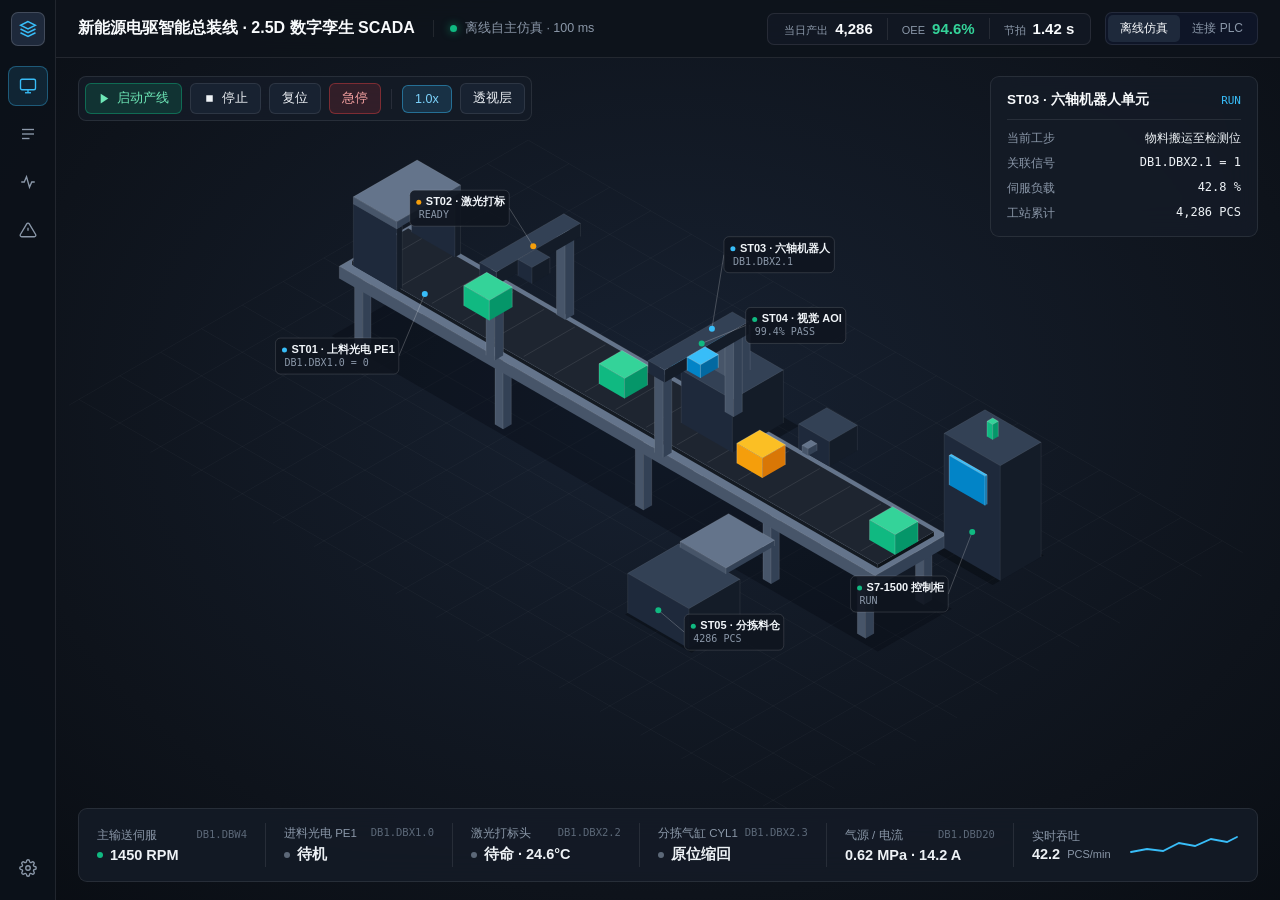
==== examples/smart-factory-scada/index.html @ d08e194a "feat(examples): add large-scale multi-view 2.5D smart factory SCADA showcase" ====
<!DOCTYPE html>
<html lang="zh-CN">
<head>
  <meta charset="UTF-8" />
  <meta name="viewport" content="width=device-width, initial-scale=1.0" />
  <title>大型新能源电驱智能产线 · 2.5D 数字孪生 SCADA</title>
  <link rel="stylesheet" href="styles.css" />
</head>
<body>
  <div class="app-shell">
    <!-- Left Slim Navigation Rail -->
    <nav class="nav-rail" aria-label="主视图切换">
      <div class="rail-logo" title="Industrial Twin SCADA">
        <svg width="18" height="18" viewBox="0 0 24 24" fill="none" stroke="currentColor" stroke-width="2">
          <path d="M12 2L2 7l10 5 10-5-10-5z"/><path d="M2 17l10 5 10-5"/><path d="M2 12l10 5 10-5"/>
        </svg>
      </div>
      <button class="rail-btn active" data-view="twin" title="2.5D 数字孪生监控" aria-label="2.5D 数字孪生监控">
        <svg width="18" height="18" viewBox="0 0 24 24" fill="none" stroke="currentColor" stroke-width="1.8">
          <rect x="2" y="3" width="20" height="14" rx="2"/><path d="M8 21h8"/><path d="M12 17v4"/>
        </svg>
      </button>
      <button class="rail-btn" data-view="tags" title="I/O 点表监视器" aria-label="I/O 点表监视器">
        <svg width="18" height="18" viewBox="0 0 24 24" fill="none" stroke="currentColor" stroke-width="1.8">
          <path d="M4 6h16"/><path d="M4 12h16"/><path d="M4 18h10"/>
        </svg>
      </button>
      <button class="rail-btn" data-view="trends" title="多通道波形与 OEE" aria-label="多通道波形与 OEE">
        <svg width="18" height="18" viewBox="0 0 24 24" fill="none" stroke="currentColor" stroke-width="1.8">
          <path d="M3 12h4l3-7 4 14 3-7h4"/>
        </svg>
      </button>
      <button class="rail-btn" data-view="alarms" title="联锁与事件日志" aria-label="联锁与事件日志">
        <svg width="18" height="18" viewBox="0 0 24 24" fill="none" stroke="currentColor" stroke-width="1.8">
          <path d="M10.29 3.86L1.82 18a2 2 0 0 0 1.71 3h16.94a2 2 0 0 0 1.71-3L13.71 3.86a2 2 0 0 0-3.42 0z"/>
          <line x1="12" y1="9" x2="12" y2="13"/><line x1="12" y1="17" x2="12.01" y2="17"/>
        </svg>
      </button>
      <div class="rail-spacer"></div>
      <button class="rail-btn" id="btnOpenPlcModal" title="PLC 连接参数" aria-label="PLC 连接参数">
        <svg width="18" height="18" viewBox="0 0 24 24" fill="none" stroke="currentColor" stroke-width="1.8">
          <circle cx="12" cy="12" r="3"/><path d="M19.4 15a1.65 1.65 0 0 0 .33 1.82l.06.06a2 2 0 1 1-2.83 2.83l-.06-.06a1.65 1.65 0 0 0-1.82-.33 1.65 1.65 0 0 0-1 1.51V21a2 2 0 1 1-4 0v-.09A1.65 1.65 0 0 0 9 19.4a1.65 1.65 0 0 0-1.82.33l-.06.06a2 2 0 1 1-2.83-2.83l.06-.06a1.65 1.65 0 0 0 .33-1.82 1.65 1.65 0 0 0-1.51-1H3a2 2 0 1 1 0-4h.09A1.65 1.65 0 0 0 4.6 9a1.65 1.65 0 0 0-.33-1.82l-.06-.06a2 2 0 1 1 2.83-2.83l.06.06a1.65 1.65 0 0 0 1.82.33H9a1.65 1.65 0 0 0 1-1.51V3a2 2 0 1 1 4 0v.09a1.65 1.65 0 0 0 1 1.51 1.65 1.65 0 0 0 1.82-.33l.06-.06a2 2 0 1 1 2.83 2.83l-.06.06a1.65 1.65 0 0 0-.33 1.82V9c.26.604.852.997 1.51 1H21a2 2 0 1 1 0 4h-.09a1.65 1.65 0 0 0-1.51 1z"/>
        </svg>
      </button>
    </nav>

    <!-- Top Command Header -->
    <header class="topbar">
      <div class="top-left">
        <span class="line-title">新能源电驱智能总装线 · 2.5D 数字孪生 SCADA</span>
        <span class="conn-status">
          <span id="connDot" class="status-dot"></span>
          <span id="connText">离线自主仿真 · 100 ms</span>
        </span>
      </div>
      <div class="top-right">
        <div class="kpi-bar">
          <div class="kpi-cell"><span>当日产出</span><strong id="kpiTotal">4,286</strong></div>
          <div class="kpi-cell"><span>OEE</span><strong id="kpiOee" style="color:#34d399;">94.6%</strong></div>
          <div class="kpi-cell"><span>节拍</span><strong id="kpiCycle">1.42 s</strong></div>
        </div>
        <div class="seg-switch" role="tablist" aria-label="运行模式">
          <button id="modeOffline" class="seg-btn active" role="tab" aria-selected="true">离线仿真</button>
          <button id="modeOnline" class="seg-btn" role="tab" aria-selected="false">连接 PLC</button>
        </div>
      </div>
    </header>

    <!-- Main Content Area -->
    <main class="main-area">
      <!-- View 1: 2.5D Digital Twin Viewport -->
      <section id="view-twin" class="view-pane active">
        <canvas id="isoCanvas" aria-label="六工位智能产线 2.5D 数字孪生画布"></canvas>

        <!-- Floating Command Toolbar -->
        <div class="cmd-toolbar">
          <button id="btnStart" class="btn ok">
            <svg width="13" height="13" viewBox="0 0 24 24" fill="currentColor"><polygon points="5 3 19 12 5 21 5 3"/></svg>
            启动产线
          </button>
          <button id="btnStop" class="btn">
            <svg width="13" height="13" viewBox="0 0 24 24" fill="currentColor"><rect x="6" y="6" width="12" height="12"/></svg>
            停止
          </button>
          <button id="btnReset" class="btn">复位</button>
          <button id="btnEstop" class="btn danger">急停</button>
          <div class="toolbar-sep"></div>
          <button id="btnSpeed" class="btn active-toggle">1.0x</button>
          <button id="btnXray" class="btn">透视层</button>
        </div>

        <!-- Floating Station Inspector -->
        <aside class="station-hud" aria-label="工站实时详情">
          <div class="station-hud-head">
            <strong id="stTitle">ST03 · 六轴机器人单元</strong>
            <span id="stCode">RUN</span>
          </div>
          <div class="station-kv">
            <div class="kv-row"><span>当前工步</span><strong id="stStep">物料搬运至激光位</strong></div>
            <div class="kv-row"><span>关联信号</span><strong id="stSignal">DB1.DBX2.1 = 1</strong></div>
            <div class="kv-row"><span>伺服负载</span><strong id="stLoad">42.8 %</strong></div>
            <div class="kv-row"><span>工站累计</span><strong id="stCount">4,286 PCS</strong></div>
          </div>
        </aside>

        <!-- Bottom Floating Telemetry Dock -->
        <div class="telemetry-dock">
          <div class="dock-cell">
            <div class="dock-head"><span>主输送伺服</span><span class="dock-addr">DB1.DBW4</span></div>
            <div class="dock-val"><span id="indLine" class="ind ok"></span><span id="valRpm">1450 RPM</span></div>
          </div>
          <div class="dock-cell">
            <div class="dock-head"><span>进料光电 PE1</span><span class="dock-addr">DB1.DBX1.0</span></div>
            <div class="dock-val"><span id="indPe1" class="ind active"></span><span id="valPe1">待机</span></div>
          </div>
          <div class="dock-cell">
            <div class="dock-head"><span>激光打标头</span><span class="dock-addr">DB1.DBX2.2</span></div>
            <div class="dock-val"><span id="indLaser" class="ind"></span><span id="valLaser">待命 · 24.6°C</span></div>
          </div>
          <div class="dock-cell">
            <div class="dock-head"><span>分拣气缸 CYL1</span><span class="dock-addr">DB1.DBX2.3</span></div>
            <div class="dock-val"><span id="indCyl" class="ind"></span><span id="valCyl">原位缩回</span></div>
          </div>
          <div class="dock-cell">
            <div class="dock-head"><span>气源 / 电流</span><span class="dock-addr">DB1.DBD20</span></div>
            <div class="dock-val"><span id="valSys">0.62 MPa · 14.2 A</span></div>
          </div>
          <div class="dock-cell">
            <div>
              <div class="dock-head"><span>实时吞吐</span></div>
              <div class="dock-val" style="margin-top:2px;"><span id="valThroughput">42.2</span><small style="font-size:11px;color:var(--muted);font-weight:400;">PCS/min</small></div>
            </div>
            <svg id="sparkSvg" viewBox="0 0 110 34" width="110" height="34">
              <path id="sparkLine" d="M2,24 L18,21 L34,23 L50,15 L66,18 L82,11 L98,14 L108,9" fill="none" stroke="#38bdf8" stroke-width="1.8" stroke-linecap="round"/>
            </svg>
          </div>
        </div>
      </section>

      <!-- View 2: Live I/O Tag Table -->
      <section id="view-tags" class="view-pane">
        <div class="subview-wrap">
          <div class="subview-head">
            <h2>PLC I/O 信号契约实时监视表 (DB1)</h2>
            <input id="tagSearch" class="search-input" type="search" placeholder="筛选 Tag ID、地址或说明…" />
          </div>
          <table class="data-table">
            <thead>
              <tr>
                <th>Tag ID</th>
                <th>PLC 地址</th>
                <th>类型</th>
                <th>读写方向</th>
                <th>当前值</th>
                <th>说明</th>
              </tr>
            </thead>
            <tbody id="tagTableBody"></tbody>
          </table>
        </div>
      </section>

      <!-- View 3: Multi-Channel Oscilloscope & OEE -->
      <section id="view-trends" class="view-pane">
        <div class="subview-wrap">
          <div class="subview-head">
            <h2>多通道实时波形与 OEE 效率分析</h2>
            <span class="mono" style="font-size:12px;color:var(--muted);">采样节拍: 10 Hz</span>
          </div>
          <div class="trend-grid">
            <div class="trend-box wide">
              <h3>主驱动母线电流 (A) &amp; 产线吞吐率 (PCS/min)</h3>
              <canvas id="trendCanvas" width="1100" height="260" style="width:100%;height:260px;"></canvas>
            </div>
            <div class="trend-box">
              <h3>时间开动率 (Availability)</h3>
              <div class="mono" style="font-size:28px;font-weight:600;color:#10b981;">97.2 %</div>
            </div>
            <div class="trend-box">
              <h3>性能与良品率 (Performance × Quality)</h3>
              <div class="mono" style="font-size:28px;font-weight:600;color:#38bdf8;">97.3 %</div>
            </div>
          </div>
        </div>
      </section>

      <!-- View 4: Alarm & Interlock Log -->
      <section id="view-alarms" class="view-pane">
        <div class="subview-wrap">
          <div class="subview-head">
            <h2>联锁事件与报警审计日志</h2>
            <button id="btnClearLog" class="btn">清空日志</button>
          </div>
          <table class="data-table">
            <thead>
              <tr>
                <th>时间戳</th>
                <th>级别</th>
                <th>来源工站</th>
                <th>事件内容</th>
              </tr>
            </thead>
            <tbody id="logTableBody"></tbody>
          </table>
        </div>
      </section>
    </main>
  </div>

  <!-- PLC Connection Modal -->
  <div id="plcModal" class="modal-backdrop" role="dialog" aria-modal="true" aria-labelledby="plcModalTitle">
    <div class="modal-card">
      <h3 id="plcModalTitle">连接西门子 S7 PLC / PLCSIM Advanced</h3>
      <label class="field">目标设备 IP 地址
        <input id="plcIp" value="192.168.0.10" spellcheck="false" />
      </label>
      <div class="field-row">
        <label class="field">Rack
          <input id="plcRack" type="number" value="0" min="0" max="7" />
        </label>
        <label class="field">Slot
          <input id="plcSlot" type="number" value="1" min="0" max="31" />
        </label>
      </div>
      <label class="field">通信扫描周期
        <select id="plcPollMs">
          <option value="100" selected>100 ms (10 Hz · 工业标准推荐)</option>
          <option value="50">50 ms (20 Hz · 高速响应)</option>
        </select>
      </label>
      <div class="modal-actions">
        <button id="btnCloseModal" class="btn">取消</button>
        <button id="btnConfirmPlc" class="btn ok">建立连接</button>
      </div>
    </div>
  </div>

  <script src="tia-twin-client.js"></script>
  <script src="app.js"></script>
</body>
</html>
---- examples/smart-factory-scada/styles.css ----
:root {
  --bg: #0e131b;
  --surface: rgba(20, 27, 39, 0.86);
  --surface-solid: #141b27;
  --surface-hover: rgba(30, 41, 59, 0.72);
  --line: rgba(255, 255, 255, 0.09);
  --line-strong: rgba(255, 255, 255, 0.16);
  --fg: #eef2f6;
  --muted: #8b98a9;
  --dim: #5c6878;
  --ok: #10b981;
  --active: #38bdf8;
  --warn: #f59e0b;
  --danger: #ef4444;
  --sans: "Fira Sans", "Segoe UI", "PingFang SC", "Microsoft YaHei", sans-serif;
  --mono: "Fira Code", "Cascadia Code", Consolas, monospace;
}

* { box-sizing: border-box; margin: 0; padding: 0; }

html, body {
  width: 100%;
  height: 100%;
  overflow: hidden;
  background: radial-gradient(ellipse at 52% 45%, #172131 0%, #0e131b 70%, #090d13 100%);
  color: var(--fg);
  font-family: var(--sans);
  font-variant-numeric: tabular-nums;
}

.app-shell {
  width: 100%;
  height: 100%;
  display: grid;
  grid-template-columns: 56px 1fr;
  grid-template-rows: 58px 1fr;
  grid-template-areas:
    "rail top"
    "rail main";
}

/* Left Slim Navigation Rail */
.nav-rail {
  grid-area: rail;
  background: rgba(12, 17, 25, 0.96);
  border-right: 1px solid var(--line);
  display: flex;
  flex-direction: column;
  align-items: center;
  padding: 12px 0;
  gap: 8px;
  z-index: 20;
}

.rail-logo {
  width: 34px;
  height: 34px;
  border-radius: 7px;
  background: #1e293b;
  border: 1px solid var(--line-strong);
  display: grid;
  place-items: center;
  color: var(--active);
  margin-bottom: 12px;
}

.rail-btn {
  width: 40px;
  height: 40px;
  border-radius: 8px;
  border: 1px solid transparent;
  background: transparent;
  color: var(--muted);
  display: grid;
  place-items: center;
  cursor: pointer;
  transition: background 180ms ease, color 180ms ease, border-color 180ms ease;
}

.rail-btn:hover {
  background: var(--surface-hover);
  color: var(--fg);
}

.rail-btn.active {
  background: rgba(56, 189, 248, 0.12);
  border-color: rgba(56, 189, 248, 0.35);
  color: var(--active);
}

.rail-btn:focus-visible,
.btn:focus-visible,
.seg-btn:focus-visible {
  outline: 2px solid var(--active);
  outline-offset: 2px;
}

.rail-spacer { flex: 1; }

/* Top Command Header */
.topbar {
  grid-area: top;
  background: rgba(14, 19, 27, 0.9);
  border-bottom: 1px solid var(--line);
  backdrop-filter: blur(14px);
  padding: 0 22px;
  display: flex;
  align-items: center;
  justify-content: space-between;
  gap: 16px;
  z-index: 15;
}

.top-left {
  display: flex;
  align-items: center;
  gap: 18px;
}

.line-title {
  font-size: 16px;
  font-weight: 600;
  color: #f8fafc;
}

.conn-status {
  display: inline-flex;
  align-items: center;
  gap: 8px;
  font-size: 12.5px;
  color: var(--muted);
  padding-left: 16px;
  border-left: 1px solid var(--line);
}

.status-dot {
  width: 7px;
  height: 7px;
  border-radius: 50%;
  background: var(--ok);
  box-shadow: 0 0 8px rgba(16, 185, 129, 0.7);
}

.status-dot.warn { background: var(--warn); box-shadow: 0 0 8px rgba(245, 158, 11, 0.7); }
.status-dot.danger { background: var(--danger); box-shadow: 0 0 8px rgba(239, 68, 68, 0.8); }

.top-right {
  display: flex;
  align-items: center;
  gap: 14px;
}

.kpi-bar {
  display: flex;
  align-items: center;
  border: 1px solid var(--line);
  border-radius: 7px;
  background: rgba(20, 27, 39, 0.7);
  padding: 4px 2px;
}

.kpi-cell {
  padding: 2px 14px;
  border-right: 1px solid var(--line);
  display: flex;
  align-items: baseline;
  gap: 7px;
}

.kpi-cell:last-child { border-right: none; }
.kpi-cell span { font-size: 11px; color: var(--muted); }
.kpi-cell strong { font-size: 15px; font-weight: 600; color: #f8fafc; }

.seg-switch {
  display: inline-flex;
  background: rgba(15, 23, 42, 0.9);
  border: 1px solid var(--line);
  border-radius: 7px;
  padding: 2px;
}

.seg-btn {
  border: none;
  background: transparent;
  color: var(--muted);
  font-size: 12px;
  font-weight: 500;
  padding: 5px 12px;
  border-radius: 5px;
  cursor: pointer;
  transition: background 180ms ease, color 180ms ease;
}

.seg-btn.active {
  background: #1e293b;
  color: #f8fafc;
}

/* Main Stage */
.main-area {
  grid-area: main;
  position: relative;
  overflow: hidden;
}

.view-pane {
  position: absolute;
  inset: 0;
  display: none;
}

.view-pane.active {
  display: block;
}

#isoCanvas {
  width: 100%;
  height: 100%;
  display: block;
  cursor: grab;
}

/* Floating Command Bar (Top-Left of Viewport) */
.cmd-toolbar {
  position: absolute;
  top: 18px;
  left: 22px;
  display: flex;
  align-items: center;
  gap: 8px;
  background: var(--surface);
  border: 1px solid var(--line);
  border-radius: 8px;
  padding: 6px;
  backdrop-filter: blur(14px);
  z-index: 10;
}

.btn {
  display: inline-flex;
  align-items: center;
  gap: 6px;
  padding: 6px 12px;
  border-radius: 6px;
  border: 1px solid var(--line);
  background: rgba(30, 41, 59, 0.6);
  color: var(--fg);
  font-size: 12.5px;
  font-weight: 500;
  cursor: pointer;
  transition: background 160ms ease, border-color 160ms ease;
}

.btn:hover { background: rgba(51, 65, 85, 0.75); border-color: var(--line-strong); }
.btn.ok { background: rgba(16, 185, 129, 0.16); border-color: rgba(16, 185, 129, 0.42); color: #6ee7b7; }
.btn.danger { background: rgba(239, 68, 68, 0.14); border-color: rgba(239, 68, 68, 0.4); color: #fca5a5; }
.btn.active-toggle { background: rgba(56, 189, 248, 0.15); border-color: rgba(56, 189, 248, 0.45); color: #7dd3fc; }

.toolbar-sep {
  width: 1px;
  height: 20px;
  background: var(--line);
  margin: 0 2px;
}

/* Station Inspector Floating Drawer (Top-Right of Viewport) */
.station-hud {
  position: absolute;
  top: 18px;
  right: 22px;
  width: 268px;
  background: var(--surface);
  border: 1px solid var(--line);
  border-radius: 9px;
  padding: 14px 16px;
  backdrop-filter: blur(16px);
  z-index: 10;
}

.station-hud-head {
  display: flex;
  align-items: center;
  justify-content: space-between;
  padding-bottom: 10px;
  border-bottom: 1px solid var(--line);
}

.station-hud-head strong { font-size: 13.5px; color: #f8fafc; }
.station-hud-head span { font-family: var(--mono); font-size: 11px; color: var(--active); }

.station-kv {
  margin-top: 10px;
  display: flex;
  flex-direction: column;
  gap: 8px;
}

.kv-row {
  display: flex;
  justify-content: space-between;
  font-size: 12px;
}

.kv-row span { color: var(--muted); }
.kv-row strong { font-family: var(--mono); color: var(--fg); font-weight: 500; }

/* Bottom Floating Telemetry Dock */
.telemetry-dock {
  position: absolute;
  left: 22px;
  right: 22px;
  bottom: 18px;
  height: 74px;
  background: var(--surface);
  border: 1px solid var(--line);
  border-radius: 9px;
  backdrop-filter: blur(16px);
  display: grid;
  grid-template-columns: repeat(5, 1fr) 1.3fr;
  align-items: center;
  z-index: 10;
}

.dock-cell {
  padding: 0 18px;
  height: 44px;
  border-right: 1px solid var(--line);
  display: flex;
  flex-direction: column;
  justify-content: center;
  gap: 4px;
}

.dock-cell:last-child {
  border-right: none;
  flex-direction: row;
  align-items: center;
  justify-content: space-between;
}

.dock-head {
  display: flex;
  justify-content: space-between;
  font-size: 11.5px;
  color: var(--muted);
}

.dock-addr { font-family: var(--mono); font-size: 10.5px; color: var(--dim); }

.dock-val {
  display: flex;
  align-items: center;
  gap: 7px;
  font-size: 14.5px;
  font-weight: 600;
}

.ind { width: 6px; height: 6px; border-radius: 50%; background: var(--dim); }
.ind.ok { background: var(--ok); }
.ind.active { background: var(--active); }
.ind.warn { background: var(--warn); }
.ind.danger { background: var(--danger); }

/* Sub-views (Tags Table / Trends / Alarms) */
.subview-wrap {
  width: 100%;
  height: 100%;
  padding: 24px 28px;
  overflow-y: auto;
}

.subview-head {
  display: flex;
  align-items: center;
  justify-content: space-between;
  margin-bottom: 18px;
}

.subview-head h2 { font-size: 18px; font-weight: 600; }

.search-input {
  background: var(--surface-solid);
  border: 1px solid var(--line);
  border-radius: 6px;
  padding: 7px 12px;
  color: var(--fg);
  font-size: 12.5px;
  width: 260px;
}

.data-table {
  width: 100%;
  border-collapse: collapse;
  background: var(--surface);
  border: 1px solid var(--line);
  border-radius: 8px;
  overflow: hidden;
}

.data-table th,
.data-table td {
  padding: 10px 14px;
  text-align: left;
  border-bottom: 1px solid var(--line);
  font-size: 12.5px;
}

.data-table th {
  background: rgba(15, 23, 42, 0.7);
  color: var(--muted);
  font-weight: 500;
}

.mono { font-family: var(--mono); }

.badge {
  display: inline-block;
  padding: 2px 7px;
  border-radius: 4px;
  font-family: var(--mono);
  font-size: 11px;
  border: 1px solid var(--line);
  color: var(--muted);
}

.badge.r { border-color: rgba(16, 185, 129, 0.35); color: #6ee7b7; }
.badge.w { border-color: rgba(56, 189, 248, 0.35); color: #7dd3fc; }
.badge.rw { border-color: rgba(245, 158, 11, 0.35); color: #fcd34d; }

/* Trends Canvas */
.trend-grid {
  display: grid;
  grid-template-columns: 1fr 1fr;
  gap: 16px;
}

.trend-box {
  background: var(--surface);
  border: 1px solid var(--line);
  border-radius: 8px;
  padding: 16px;
}

.trend-box.wide { grid-column: span 2; }
.trend-box h3 { font-size: 13px; color: var(--muted); font-weight: 500; margin-bottom: 10px; }

/* Modal */
.modal-backdrop {
  position: fixed;
  inset: 0;
  background: rgba(5, 8, 14, 0.72);
  backdrop-filter: blur(6px);
  display: none;
  place-items: center;
  z-index: 50;
}

.modal-backdrop.open { display: grid; }

.modal-card {
  width: 380px;
  background: var(--surface-solid);
  border: 1px solid var(--line-strong);
  border-radius: 10px;
  padding: 20px;
  display: flex;
  flex-direction: column;
  gap: 14px;
}

.modal-card h3 { font-size: 15px; font-weight: 600; }

.field {
  display: flex;
  flex-direction: column;
  gap: 5px;
  font-size: 12px;
  color: var(--muted);
}

.field input,
.field select {
  background: #0b1018;
  border: 1px solid var(--line);
  border-radius: 6px;
  padding: 8px 10px;
  color: var(--fg);
  font-family: var(--mono);
  font-size: 12.5px;
}

.field-row {
  display: grid;
  grid-template-columns: 1fr 1fr;
  gap: 10px;
}

.modal-actions {
  display: flex;
  justify-content: flex-end;
  gap: 8px;
  margin-top: 4px;
}

@media (prefers-reduced-motion: reduce) {
  * { transition: none !important; }
}
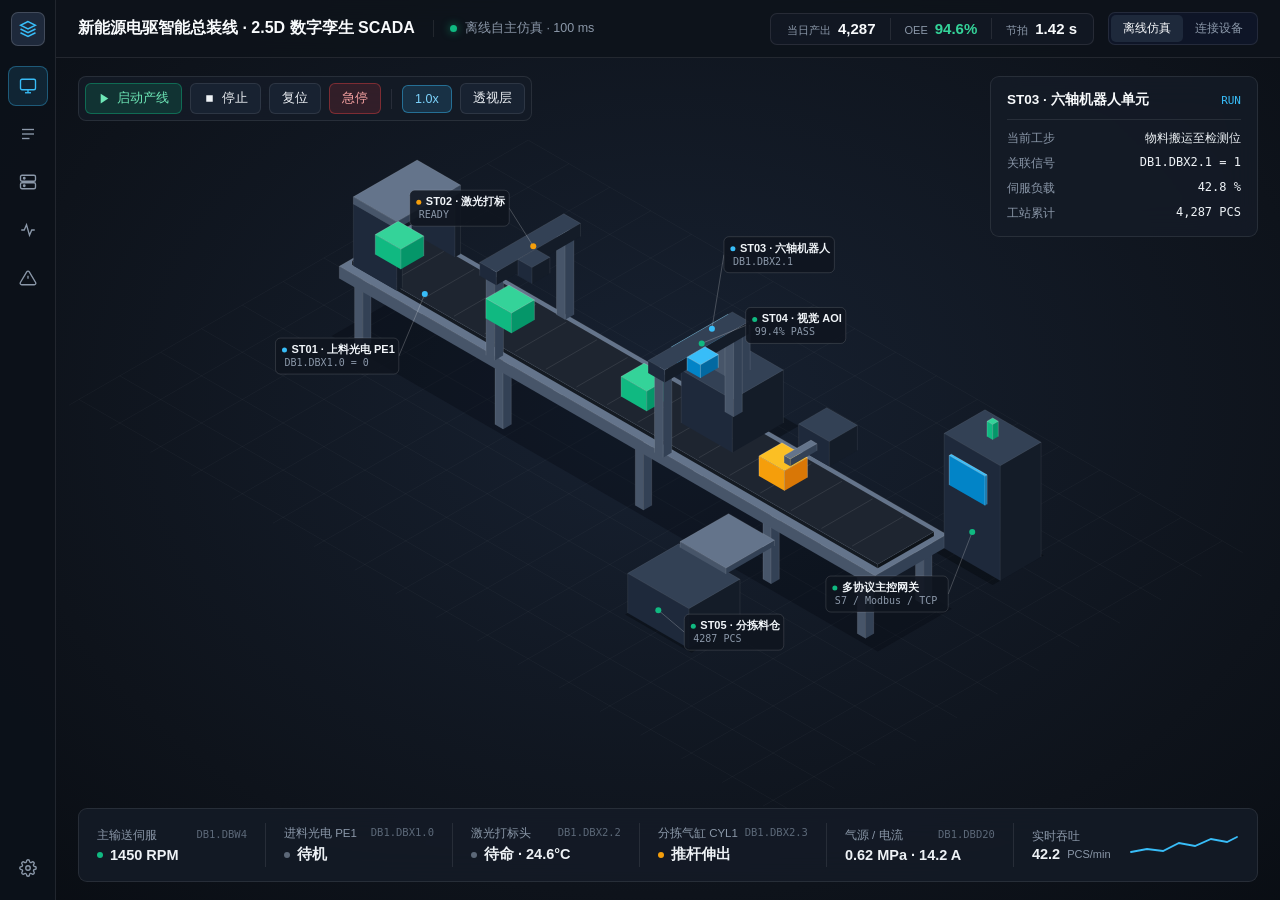
==== commit 95983dd0: "feat(scada): add multi-protocol device and data tag management view" ====
--- a/examples/smart-factory-scada/index.html
+++ b/examples/smart-factory-scada/index.html
@@ -25,6 +25,11 @@
           <path d="M4 6h16"/><path d="M4 12h16"/><path d="M4 18h10"/>
         </svg>
       </button>
+      <button class="rail-btn" data-view="devices" title="设备与数据管理" aria-label="设备与数据管理">
+        <svg width="18" height="18" viewBox="0 0 24 24" fill="none" stroke="currentColor" stroke-width="1.8">
+          <rect x="2" y="3" width="20" height="8" rx="2"/><rect x="2" y="13" width="20" height="8" rx="2"/><circle cx="7" cy="7" r="1"/><circle cx="7" cy="17" r="1"/>
+        </svg>
+      </button>
       <button class="rail-btn" data-view="trends" title="多通道波形与 OEE" aria-label="多通道波形与 OEE">
         <svg width="18" height="18" viewBox="0 0 24 24" fill="none" stroke="currentColor" stroke-width="1.8">
           <path d="M3 12h4l3-7 4 14 3-7h4"/>
@@ -61,7 +66,7 @@
         </div>
         <div class="seg-switch" role="tablist" aria-label="运行模式">
           <button id="modeOffline" class="seg-btn active" role="tab" aria-selected="true">离线仿真</button>
-          <button id="modeOnline" class="seg-btn" role="tab" aria-selected="false">连接 PLC</button>
+          <button id="modeOnline" class="seg-btn" role="tab" aria-selected="false">连接设备</button>
         </div>
       </div>
     </header>
@@ -141,14 +146,15 @@
       <section id="view-tags" class="view-pane">
         <div class="subview-wrap">
           <div class="subview-head">
-            <h2>PLC I/O 信号契约实时监视表 (DB1)</h2>
-            <input id="tagSearch" class="search-input" type="search" placeholder="筛选 Tag ID、地址或说明…" />
+            <h2>多协议 I/O 信号实时监视表</h2>
+            <input id="tagSearch" class="search-input" type="search" placeholder="筛选 Tag ID、设备、地址或说明…" />
           </div>
           <table class="data-table">
             <thead>
               <tr>
                 <th>Tag ID</th>
-                <th>PLC 地址</th>
+                <th>所属设备</th>
+                <th>协议地址</th>
                 <th>类型</th>
                 <th>读写方向</th>
                 <th>当前值</th>
@@ -157,6 +163,106 @@
             </thead>
             <tbody id="tagTableBody"></tbody>
           </table>
+        </div>
+      </section>
+
+      <!-- View 5: Device & Data Management -->
+      <section id="view-devices" class="view-pane">
+        <div class="subview-wrap">
+          <div class="subview-head">
+            <h2>设备接入与数据点位管理 (S7 / Modbus TCP / RTU / Raw TCP)</h2>
+            <div style="display:flex;gap:8px;">
+              <button id="btnExportManifest" class="btn">导出 twin.manifest.json</button>
+              <button id="btnAddDeviceToggle" class="btn ok">+ 新增设备通道</button>
+            </div>
+          </div>
+
+          <div class="mgr-grid">
+            <!-- Left: Multi-Protocol Device List + Add Form -->
+            <div class="mgr-col">
+              <div class="mgr-panel">
+                <div class="mgr-panel-head">
+                  <h3>已配置工业设备</h3>
+                  <span class="mono" style="font-size:11px;color:var(--muted);" id="devCountBadge">4 台设备</span>
+                </div>
+                <div id="deviceList" class="device-list"></div>
+              </div>
+
+              <div id="addDeviceCard" class="mgr-panel" style="display:none;">
+                <div class="mgr-panel-head">
+                  <h3>新增 / 配置通信设备</h3>
+                </div>
+                <div class="field-row">
+                  <label class="field">设备名称
+                    <input id="newDevName" placeholder="如：汇川变频器 INV-02" />
+                  </label>
+                  <label class="field">通信协议
+                    <select id="newDevProto">
+                      <option value="s7">Siemens S7comm</option>
+                      <option value="modbus-tcp">Modbus TCP</option>
+                      <option value="modbus-rtu">Modbus RTU (RS-485)</option>
+                      <option value="tcp-raw">Raw TCP/IP Socket</option>
+                    </select>
+                  </label>
+                </div>
+                <div class="field-row" style="margin-top:8px;">
+                  <label class="field">连接端点 (IP:Port / COM)
+                    <input id="newDevEndpoint" placeholder="192.168.0.21:502 或 COM3" />
+                  </label>
+                  <label class="field">扫描周期
+                    <select id="newDevPoll">
+                      <option value="100">100 ms (10 Hz)</option>
+                      <option value="50">50 ms (20 Hz)</option>
+                    </select>
+                  </label>
+                </div>
+                <div class="modal-actions" style="margin-top:10px;">
+                  <button id="btnCancelAddDev" class="btn">取消</button>
+                  <button id="btnSaveNewDev" class="btn ok">保存设备</button>
+                </div>
+              </div>
+            </div>
+
+            <!-- Right: Data Tag Mapping Manager -->
+            <div class="mgr-col">
+              <div class="mgr-panel">
+                <div class="mgr-panel-head">
+                  <h3>数据点位映射与新增</h3>
+                  <span class="mono" style="font-size:11px;color:var(--muted);" id="tagCountBadge">20 个点位</span>
+                </div>
+                <div class="tag-add-bar">
+                  <input id="newTagId" class="mini-input" placeholder="Tag ID (如 inv.freq)" />
+                  <select id="newTagDev" class="mini-input"></select>
+                  <input id="newTagAddr" class="mini-input" placeholder="地址 (如 40001 / DB1.DBD32)" />
+                  <select id="newTagType" class="mini-input">
+                    <option value="bool">bool</option>
+                    <option value="int16">int16</option>
+                    <option value="int32">int32</option>
+                    <option value="real">real</option>
+                  </select>
+                  <select id="newTagAccess" class="mini-input">
+                    <option value="r">R</option>
+                    <option value="w">W</option>
+                    <option value="rw">RW</option>
+                  </select>
+                  <button id="btnAddTag" class="btn ok">添加点位</button>
+                </div>
+                <table class="data-table" style="margin-top:12px;">
+                  <thead>
+                    <tr>
+                      <th>Tag ID</th>
+                      <th>设备</th>
+                      <th>地址</th>
+                      <th>类型</th>
+                      <th>方向</th>
+                      <th>操作</th>
+                    </tr>
+                  </thead>
+                  <tbody id="mgrTagBody"></tbody>
+                </table>
+              </div>
+            </div>
+          </div>
         </div>
       </section>
 
@@ -207,20 +313,60 @@
     </main>
   </div>
 
-  <!-- PLC Connection Modal -->
+  <!-- Multi-Protocol Device Connection Modal -->
   <div id="plcModal" class="modal-backdrop" role="dialog" aria-modal="true" aria-labelledby="plcModalTitle">
     <div class="modal-card">
-      <h3 id="plcModalTitle">连接西门子 S7 PLC / PLCSIM Advanced</h3>
-      <label class="field">目标设备 IP 地址
-        <input id="plcIp" value="192.168.0.10" spellcheck="false" />
+      <h3 id="plcModalTitle">连接工业设备 / 多协议网关</h3>
+      <label class="field">通信协议驱动
+        <select id="connProtocol">
+          <option value="s7">Siemens S7comm (1200 / 1500 / 300 / PLCSIM)</option>
+          <option value="modbus-tcp">Modbus TCP (以太网 502 端口)</option>
+          <option value="modbus-rtu">Modbus RTU (RS-485 串口)</option>
+          <option value="tcp-raw">Raw TCP/IP Socket (相机 / 扫码枪)</option>
+        </select>
       </label>
-      <div class="field-row">
-        <label class="field">Rack
-          <input id="plcRack" type="number" value="0" min="0" max="7" />
+      <div id="protoFieldsS7">
+        <label class="field">目标设备 IP 地址
+          <input id="plcIp" value="192.168.0.10" spellcheck="false" />
         </label>
-        <label class="field">Slot
-          <input id="plcSlot" type="number" value="1" min="0" max="31" />
-        </label>
+        <div class="field-row" style="margin-top:10px;">
+          <label class="field">Rack
+            <input id="plcRack" type="number" value="0" min="0" max="7" />
+          </label>
+          <label class="field">Slot
+            <input id="plcSlot" type="number" value="1" min="0" max="31" />
+          </label>
+        </div>
+      </div>
+      <div id="protoFieldsModbusTcp" style="display:none;">
+        <div class="field-row">
+          <label class="field">Modbus TCP IP
+            <input id="mbIp" value="192.168.0.21" spellcheck="false" />
+          </label>
+          <label class="field">Port / Unit ID
+            <input id="mbPort" value="502 / 1" spellcheck="false" />
+          </label>
+        </div>
+      </div>
+      <div id="protoFieldsRtu" style="display:none;">
+        <div class="field-row">
+          <label class="field">串口号 (COM)
+            <input id="rtuPort" value="COM3" spellcheck="false" />
+          </label>
+          <label class="field">波特率 / 站号
+            <input id="rtuBaud" value="115200 / 1" spellcheck="false" />
+          </label>
+        </div>
+      </div>
+      <div id="protoFieldsRaw" style="display:none;">
+        <div class="field-row">
+          <label class="field">Socket Host:Port
+            <input id="rawHost" value="192.168.0.30:9000" spellcheck="false" />
+          </label>
+          <label class="field">帧定界符
+            <input id="rawDelim" value="\n" spellcheck="false" />
+          </label>
+        </div>
       </div>
       <label class="field">通信扫描周期
         <select id="plcPollMs">
--- a/examples/smart-factory-scada/styles.css
+++ b/examples/smart-factory-scada/styles.css
@@ -502,6 +502,102 @@
   margin-top: 4px;
 }
 
+/* Device & Data Manager */
+.mgr-grid {
+  display: grid;
+  grid-template-columns: 420px 1fr;
+  gap: 18px;
+  align-items: start;
+}
+
+.mgr-col {
+  display: flex;
+  flex-direction: column;
+  gap: 16px;
+}
+
+.mgr-panel {
+  background: var(--surface);
+  border: 1px solid var(--line);
+  border-radius: 9px;
+  padding: 16px;
+}
+
+.mgr-panel-head {
+  display: flex;
+  align-items: center;
+  justify-content: space-between;
+  padding-bottom: 10px;
+  margin-bottom: 12px;
+  border-bottom: 1px solid var(--line);
+}
+
+.mgr-panel-head h3 {
+  font-size: 13.5px;
+  font-weight: 600;
+  color: #f8fafc;
+}
+
+.device-list {
+  display: flex;
+  flex-direction: column;
+  gap: 10px;
+}
+
+.device-card {
+  background: rgba(15, 23, 42, 0.72);
+  border: 1px solid var(--line);
+  border-radius: 7px;
+  padding: 11px 13px;
+  display: flex;
+  align-items: center;
+  justify-content: space-between;
+  gap: 10px;
+}
+
+.device-card.active-dev {
+  border-color: rgba(16, 185, 129, 0.45);
+}
+
+.dev-meta {
+  display: flex;
+  flex-direction: column;
+  gap: 3px;
+}
+
+.dev-name {
+  font-size: 13px;
+  font-weight: 600;
+  color: #f1f5f9;
+  display: flex;
+  align-items: center;
+  gap: 8px;
+}
+
+.dev-endpoint {
+  font-family: var(--mono);
+  font-size: 11px;
+  color: var(--muted);
+}
+
+.tag-add-bar {
+  display: grid;
+  grid-template-columns: 1.2fr 1.1fr 1.2fr 0.7fr 0.6fr auto;
+  gap: 8px;
+  align-items: center;
+}
+
+.mini-input {
+  background: #0b1018;
+  border: 1px solid var(--line);
+  border-radius: 6px;
+  padding: 6px 9px;
+  color: var(--fg);
+  font-family: var(--mono);
+  font-size: 11.5px;
+  min-width: 0;
+}
+
 @media (prefers-reduced-motion: reduce) {
   * { transition: none !important; }
 }
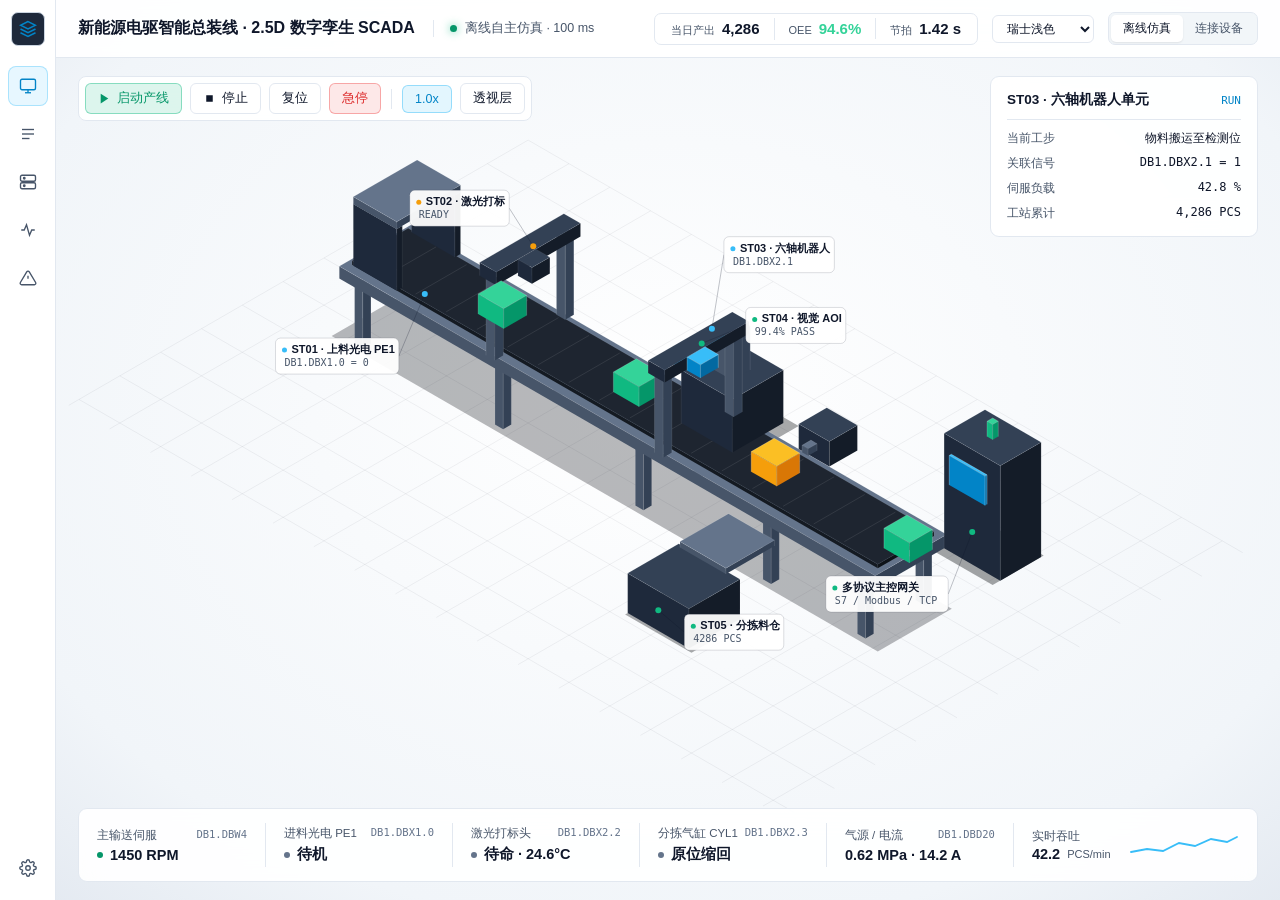
==== commit cc93570f: "refactor: multi-theme & multi-protocol UI across template and SCADA showcase" ====
--- a/examples/smart-factory-scada/index.html
+++ b/examples/smart-factory-scada/index.html
@@ -1,5 +1,5 @@
 <!DOCTYPE html>
-<html lang="zh-CN">
+<html lang="zh-CN" data-theme="swiss-light">
 <head>
   <meta charset="UTF-8" />
   <meta name="viewport" content="width=device-width, initial-scale=1.0" />
@@ -64,6 +64,12 @@
           <div class="kpi-cell"><span>OEE</span><strong id="kpiOee" style="color:#34d399;">94.6%</strong></div>
           <div class="kpi-cell"><span>节拍</span><strong id="kpiCycle">1.42 s</strong></div>
         </div>
+        <select id="themeSelect" class="theme-select" aria-label="界面主题风格">
+          <option value="swiss-light" selected>瑞士浅色</option>
+          <option value="isa-gray">ISA 中性灰</option>
+          <option value="warm-cad">精密暖灰</option>
+          <option value="dark-control">深色控制室</option>
+        </select>
         <div class="seg-switch" role="tablist" aria-label="运行模式">
           <button id="modeOffline" class="seg-btn active" role="tab" aria-selected="true">离线仿真</button>
           <button id="modeOnline" class="seg-btn" role="tab" aria-selected="false">连接设备</button>
--- a/examples/smart-factory-scada/styles.css
+++ b/examples/smart-factory-scada/styles.css
@@ -1,5 +1,64 @@
-:root {
+:root,
+[data-theme="swiss-light"] {
+  --bg: #f8fafc;
+  --bg-grad: radial-gradient(ellipse at 52% 45%, #ffffff 0%, #f1f5f9 75%, #e2e8f0 100%);
+  --rail-bg: #ffffff;
+  --surface: rgba(255, 255, 255, 0.92);
+  --surface-solid: #ffffff;
+  --surface-hover: rgba(241, 245, 249, 0.9);
+  --line: #e2e8f0;
+  --line-strong: #cbd5e1;
+  --fg: #0f172a;
+  --muted: #475569;
+  --dim: #64748b;
+  --ok: #059669;
+  --active: #0284c7;
+  --warn: #d97706;
+  --danger: #dc2626;
+  --sans: "Fira Sans", "Segoe UI", "PingFang SC", "Microsoft YaHei", sans-serif;
+  --mono: "Fira Code", "Cascadia Code", Consolas, monospace;
+}
+
+[data-theme="isa-gray"] {
+  --bg: #e5e7eb;
+  --bg-grad: radial-gradient(ellipse at 52% 45%, #f3f4f6 0%, #e5e7eb 75%, #d1d5db 100%);
+  --rail-bg: #f3f4f6;
+  --surface: rgba(249, 250, 251, 0.92);
+  --surface-solid: #f9fafb;
+  --surface-hover: rgba(229, 231, 235, 0.9);
+  --line: #d1d5db;
+  --line-strong: #9ca3af;
+  --fg: #111827;
+  --muted: #374151;
+  --dim: #6b7280;
+  --ok: #059669;
+  --active: #0369a1;
+  --warn: #d97706;
+  --danger: #dc2626;
+}
+
+[data-theme="warm-cad"] {
+  --bg: #f4f3ef;
+  --bg-grad: radial-gradient(ellipse at 52% 45%, #faf9f6 0%, #f4f3ef 75%, #e7e5e4 100%);
+  --rail-bg: #fafaf9;
+  --surface: rgba(255, 255, 255, 0.92);
+  --surface-solid: #ffffff;
+  --surface-hover: rgba(245, 245, 244, 0.9);
+  --line: #e7e5e4;
+  --line-strong: #d6d3d1;
+  --fg: #1c1917;
+  --muted: #57534e;
+  --dim: #78716c;
+  --ok: #059669;
+  --active: #0284c7;
+  --warn: #d97706;
+  --danger: #dc2626;
+}
+
+[data-theme="dark-control"] {
   --bg: #0e131b;
+  --bg-grad: radial-gradient(ellipse at 52% 45%, #172131 0%, #0e131b 70%, #090d13 100%);
+  --rail-bg: rgba(12, 17, 25, 0.96);
   --surface: rgba(20, 27, 39, 0.86);
   --surface-solid: #141b27;
   --surface-hover: rgba(30, 41, 59, 0.72);
@@ -12,8 +71,6 @@
   --active: #38bdf8;
   --warn: #f59e0b;
   --danger: #ef4444;
-  --sans: "Fira Sans", "Segoe UI", "PingFang SC", "Microsoft YaHei", sans-serif;
-  --mono: "Fira Code", "Cascadia Code", Consolas, monospace;
 }
 
 * { box-sizing: border-box; margin: 0; padding: 0; }
@@ -22,10 +79,20 @@
   width: 100%;
   height: 100%;
   overflow: hidden;
-  background: radial-gradient(ellipse at 52% 45%, #172131 0%, #0e131b 70%, #090d13 100%);
+  background: var(--bg-grad);
   color: var(--fg);
   font-family: var(--sans);
   font-variant-numeric: tabular-nums;
+}
+
+.theme-select {
+  background: var(--surface-solid);
+  border: 1px solid var(--line);
+  border-radius: 6px;
+  padding: 5px 10px;
+  color: var(--fg);
+  font-size: 12px;
+  cursor: pointer;
 }
 
 .app-shell {
@@ -42,7 +109,7 @@
 /* Left Slim Navigation Rail */
 .nav-rail {
   grid-area: rail;
-  background: rgba(12, 17, 25, 0.96);
+  background: var(--rail-bg);
   border-right: 1px solid var(--line);
   display: flex;
   flex-direction: column;
@@ -100,7 +167,7 @@
 /* Top Command Header */
 .topbar {
   grid-area: top;
-  background: rgba(14, 19, 27, 0.9);
+  background: var(--surface);
   border-bottom: 1px solid var(--line);
   backdrop-filter: blur(14px);
   padding: 0 22px;
@@ -120,7 +187,7 @@
 .line-title {
   font-size: 16px;
   font-weight: 600;
-  color: #f8fafc;
+  color: var(--fg);
 }
 
 .conn-status {
@@ -155,7 +222,7 @@
   align-items: center;
   border: 1px solid var(--line);
   border-radius: 7px;
-  background: rgba(20, 27, 39, 0.7);
+  background: var(--surface-solid);
   padding: 4px 2px;
 }
 
@@ -169,11 +236,11 @@
 
 .kpi-cell:last-child { border-right: none; }
 .kpi-cell span { font-size: 11px; color: var(--muted); }
-.kpi-cell strong { font-size: 15px; font-weight: 600; color: #f8fafc; }
+.kpi-cell strong { font-size: 15px; font-weight: 600; color: var(--fg); }
 
 .seg-switch {
   display: inline-flex;
-  background: rgba(15, 23, 42, 0.9);
+  background: var(--surface-hover);
   border: 1px solid var(--line);
   border-radius: 7px;
   padding: 2px;
@@ -192,8 +259,9 @@
 }
 
 .seg-btn.active {
-  background: #1e293b;
-  color: #f8fafc;
+  background: var(--surface-solid);
+  color: var(--fg);
+  box-shadow: 0 1px 2px rgba(0, 0, 0, 0.08);
 }
 
 /* Main Stage */
@@ -243,7 +311,7 @@
   padding: 6px 12px;
   border-radius: 6px;
   border: 1px solid var(--line);
-  background: rgba(30, 41, 59, 0.6);
+  background: var(--surface-solid);
   color: var(--fg);
   font-size: 12.5px;
   font-weight: 500;
@@ -251,10 +319,10 @@
   transition: background 160ms ease, border-color 160ms ease;
 }
 
-.btn:hover { background: rgba(51, 65, 85, 0.75); border-color: var(--line-strong); }
-.btn.ok { background: rgba(16, 185, 129, 0.16); border-color: rgba(16, 185, 129, 0.42); color: #6ee7b7; }
-.btn.danger { background: rgba(239, 68, 68, 0.14); border-color: rgba(239, 68, 68, 0.4); color: #fca5a5; }
-.btn.active-toggle { background: rgba(56, 189, 248, 0.15); border-color: rgba(56, 189, 248, 0.45); color: #7dd3fc; }
+.btn:hover { background: var(--surface-hover); border-color: var(--line-strong); }
+.btn.ok { background: rgba(16, 185, 129, 0.14); border-color: rgba(16, 185, 129, 0.42); color: var(--ok); }
+.btn.danger { background: rgba(239, 68, 68, 0.12); border-color: rgba(239, 68, 68, 0.4); color: var(--danger); }
+.btn.active-toggle { background: rgba(56, 189, 248, 0.14); border-color: rgba(56, 189, 248, 0.45); color: var(--active); }
 
 .toolbar-sep {
   width: 1px;
@@ -285,7 +353,7 @@
   border-bottom: 1px solid var(--line);
 }
 
-.station-hud-head strong { font-size: 13.5px; color: #f8fafc; }
+.station-hud-head strong { font-size: 13.5px; color: var(--fg); }
 .station-hud-head span { font-family: var(--mono); font-size: 11px; color: var(--active); }
 
 .station-kv {
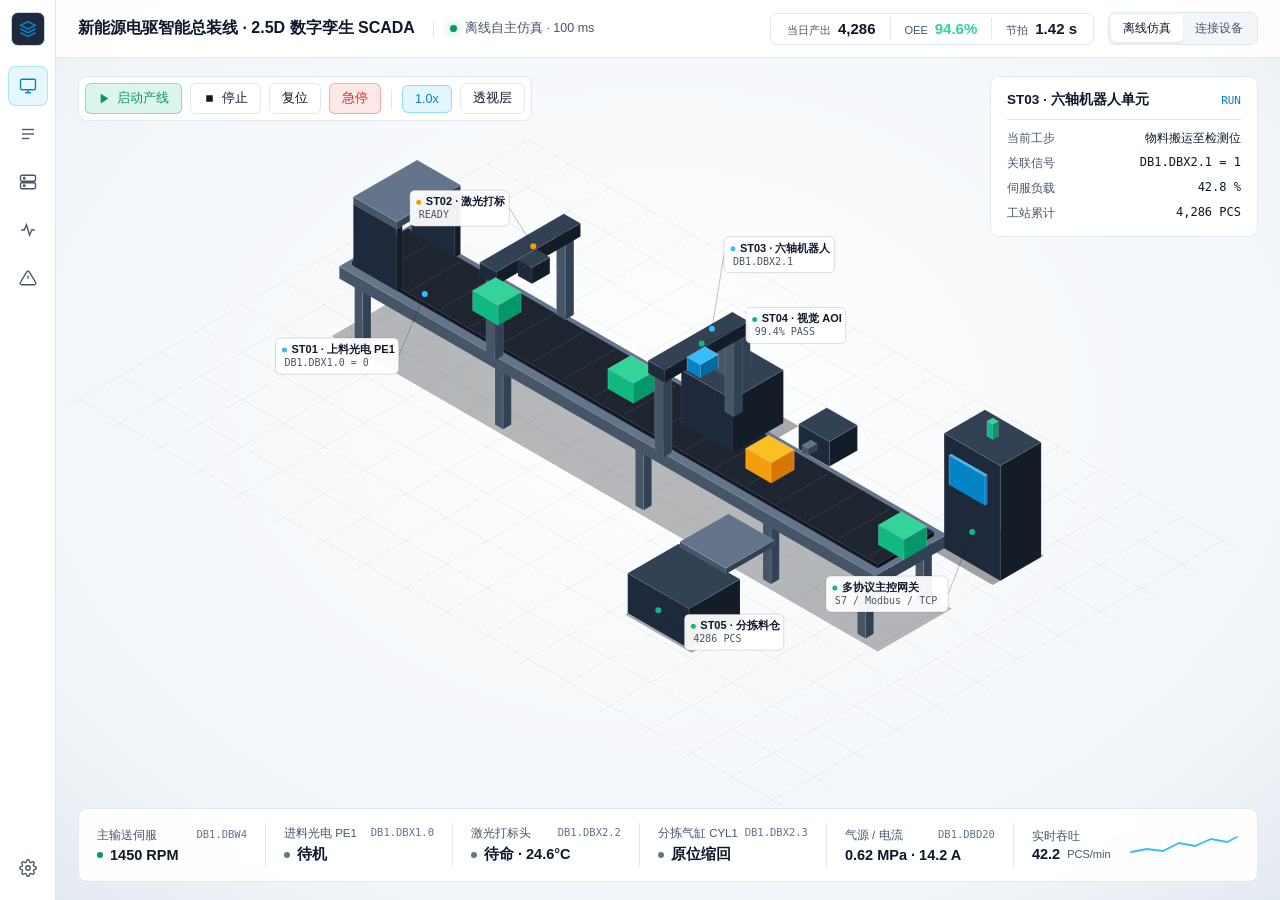
==== commit b14798d6: "refactor: remove theme-switcher chrome and unify palette per project" ====
--- a/examples/smart-factory-scada/index.html
+++ b/examples/smart-factory-scada/index.html
@@ -64,12 +64,6 @@
           <div class="kpi-cell"><span>OEE</span><strong id="kpiOee" style="color:#34d399;">94.6%</strong></div>
           <div class="kpi-cell"><span>节拍</span><strong id="kpiCycle">1.42 s</strong></div>
         </div>
-        <select id="themeSelect" class="theme-select" aria-label="界面主题风格">
-          <option value="swiss-light" selected>瑞士浅色</option>
-          <option value="isa-gray">ISA 中性灰</option>
-          <option value="warm-cad">精密暖灰</option>
-          <option value="dark-control">深色控制室</option>
-        </select>
         <div class="seg-switch" role="tablist" aria-label="运行模式">
           <button id="modeOffline" class="seg-btn active" role="tab" aria-selected="true">离线仿真</button>
           <button id="modeOnline" class="seg-btn" role="tab" aria-selected="false">连接设备</button>
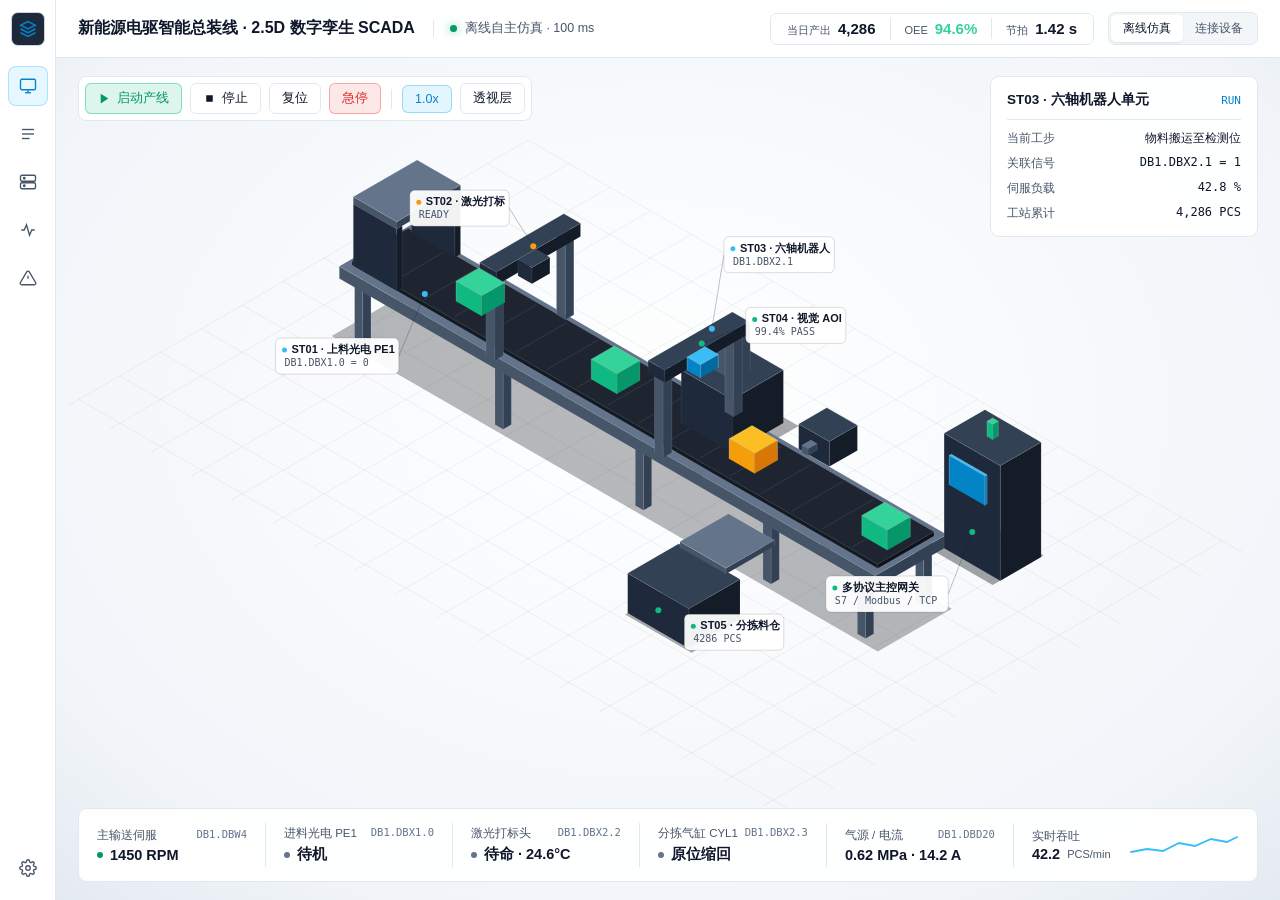
==== commit 002571d4: "feat(scada): add 1-click device presets, localStorage auto-remember, and direct gateway connect" ====
--- a/examples/smart-factory-scada/index.html
+++ b/examples/smart-factory-scada/index.html
@@ -316,7 +316,13 @@
   <!-- Multi-Protocol Device Connection Modal -->
   <div id="plcModal" class="modal-backdrop" role="dialog" aria-modal="true" aria-labelledby="plcModalTitle">
     <div class="modal-card">
-      <h3 id="plcModalTitle">连接工业设备 / 多协议网关</h3>
+      <h3 id="plcModalTitle">一键连接 PLC / 工业设备</h3>
+      <div style="display:grid;grid-template-columns:1fr 1fr;gap:6px;">
+        <button type="button" class="btn" data-preset="s7-1500">西门子 S7-1200/1500</button>
+        <button type="button" class="btn" data-preset="plcsim">PLCSIM Adv 仿真</button>
+        <button type="button" class="btn" data-preset="modbus-tcp">Modbus TCP (502)</button>
+        <button type="button" class="btn" data-preset="modbus-rtu">RS-485 串口 (COM3)</button>
+      </div>
       <label class="field">通信协议驱动
         <select id="connProtocol">
           <option value="s7">Siemens S7comm (1200 / 1500 / 300 / PLCSIM)</option>
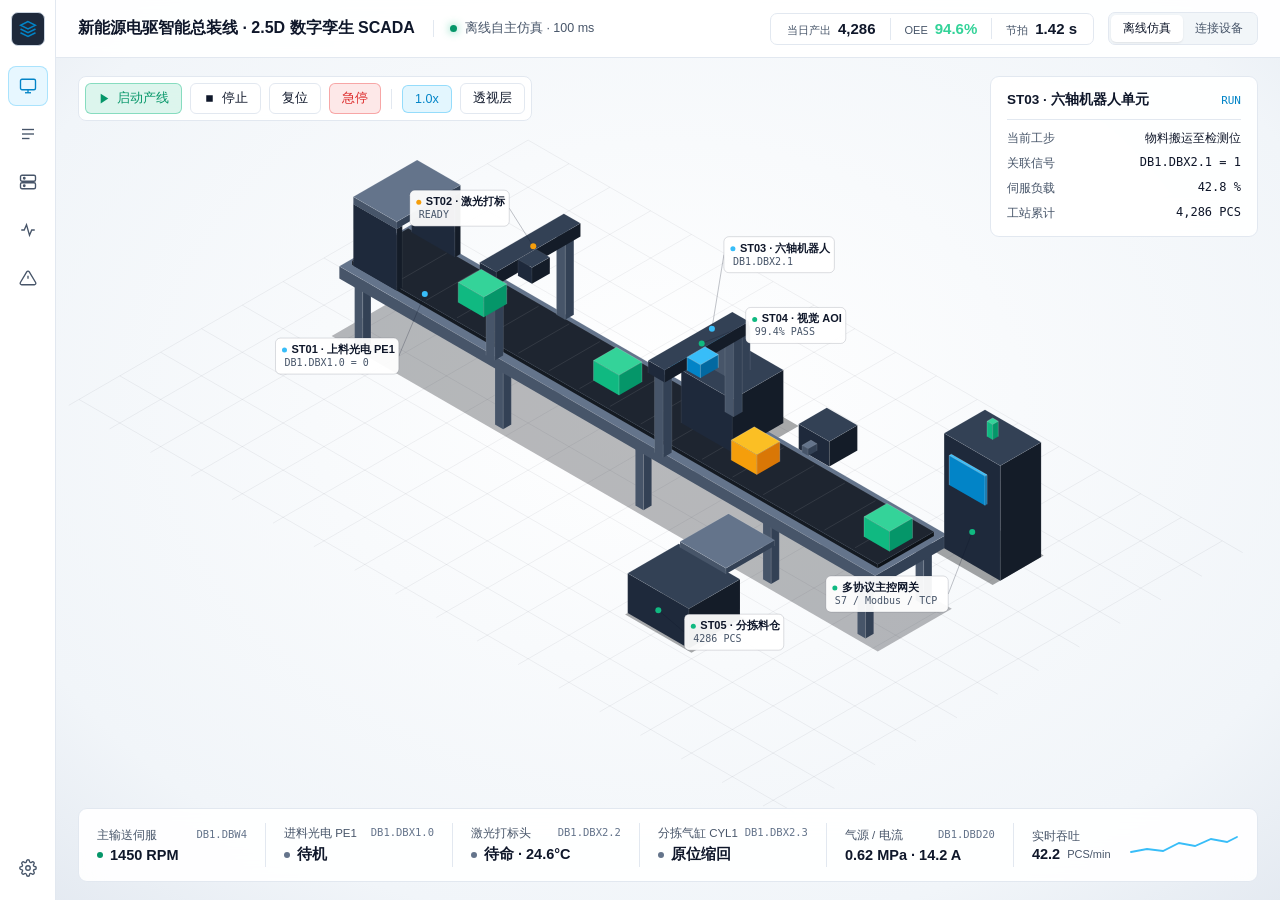
==== commit 3c8a59a0: "feat(gateway): add Modbus RTU CRC16, Modbus TCP batching, pollMs support, and MC/FINS/MQTT protocols" ====
--- a/examples/smart-factory-scada/index.html
+++ b/examples/smart-factory-scada/index.html
@@ -329,6 +329,9 @@
           <option value="modbus-tcp">Modbus TCP (以太网 502 端口)</option>
           <option value="modbus-rtu">Modbus RTU (RS-485 串口)</option>
           <option value="tcp-raw">Raw TCP/IP Socket (相机 / 扫码枪)</option>
+          <option value="mc">三菱 MC (QnA 3E · 端口 5000)</option>
+          <option value="fins">欧姆龙 FINS/TCP (端口 9600)</option>
+          <option value="mqtt">MQTT 3.1.1 (IoT Broker · 1883)</option>
         </select>
       </label>
       <div id="protoFieldsS7">
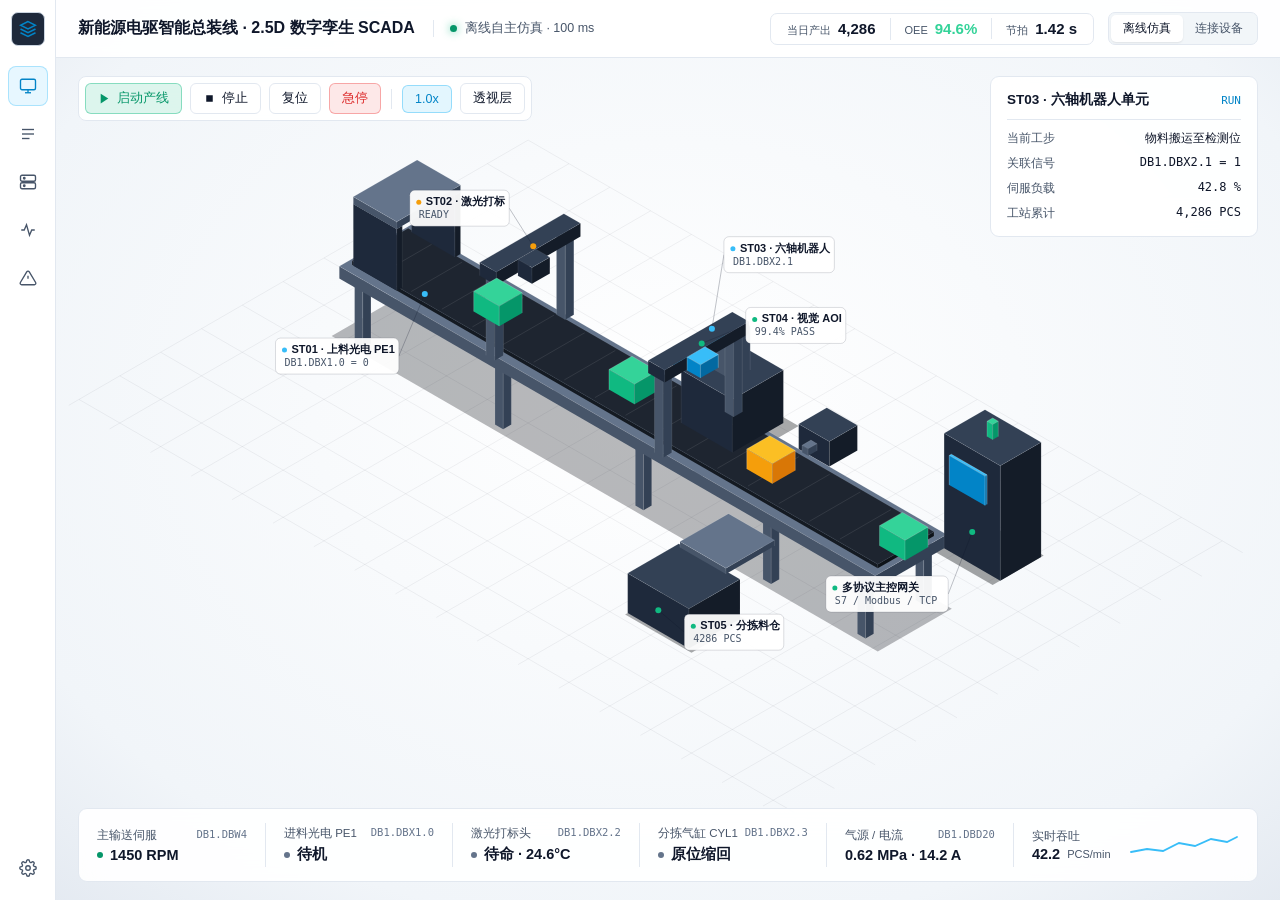
==== commit b83d9220: "feat(ui): consolidate S7 preset and add Mitsubishi MC preset across UIs and SKILL.md" ====
--- a/examples/smart-factory-scada/index.html
+++ b/examples/smart-factory-scada/index.html
@@ -318,8 +318,8 @@
     <div class="modal-card">
       <h3 id="plcModalTitle">一键连接 PLC / 工业设备</h3>
       <div style="display:grid;grid-template-columns:1fr 1fr;gap:6px;">
-        <button type="button" class="btn" data-preset="s7-1500">西门子 S7-1200/1500</button>
-        <button type="button" class="btn" data-preset="plcsim">PLCSIM Adv 仿真</button>
+        <button type="button" class="btn" data-preset="s7">西门子 S7 (实体 / 仿真)</button>
+        <button type="button" class="btn" data-preset="mc">三菱 MC (5000)</button>
         <button type="button" class="btn" data-preset="modbus-tcp">Modbus TCP (502)</button>
         <button type="button" class="btn" data-preset="modbus-rtu">RS-485 串口 (COM3)</button>
       </div>
--- a/examples/smart-factory-scada/styles.css
+++ b/examples/smart-factory-scada/styles.css
@@ -55,24 +55,6 @@
   --danger: #dc2626;
 }
 
-[data-theme="dark-control"] {
-  --bg: #0e131b;
-  --bg-grad: radial-gradient(ellipse at 52% 45%, #172131 0%, #0e131b 70%, #090d13 100%);
-  --rail-bg: rgba(12, 17, 25, 0.96);
-  --surface: rgba(20, 27, 39, 0.86);
-  --surface-solid: #141b27;
-  --surface-hover: rgba(30, 41, 59, 0.72);
-  --line: rgba(255, 255, 255, 0.09);
-  --line-strong: rgba(255, 255, 255, 0.16);
-  --fg: #eef2f6;
-  --muted: #8b98a9;
-  --dim: #5c6878;
-  --ok: #10b981;
-  --active: #38bdf8;
-  --warn: #f59e0b;
-  --danger: #ef4444;
-}
-
 * { box-sizing: border-box; margin: 0; padding: 0; }
 
 html, body {
